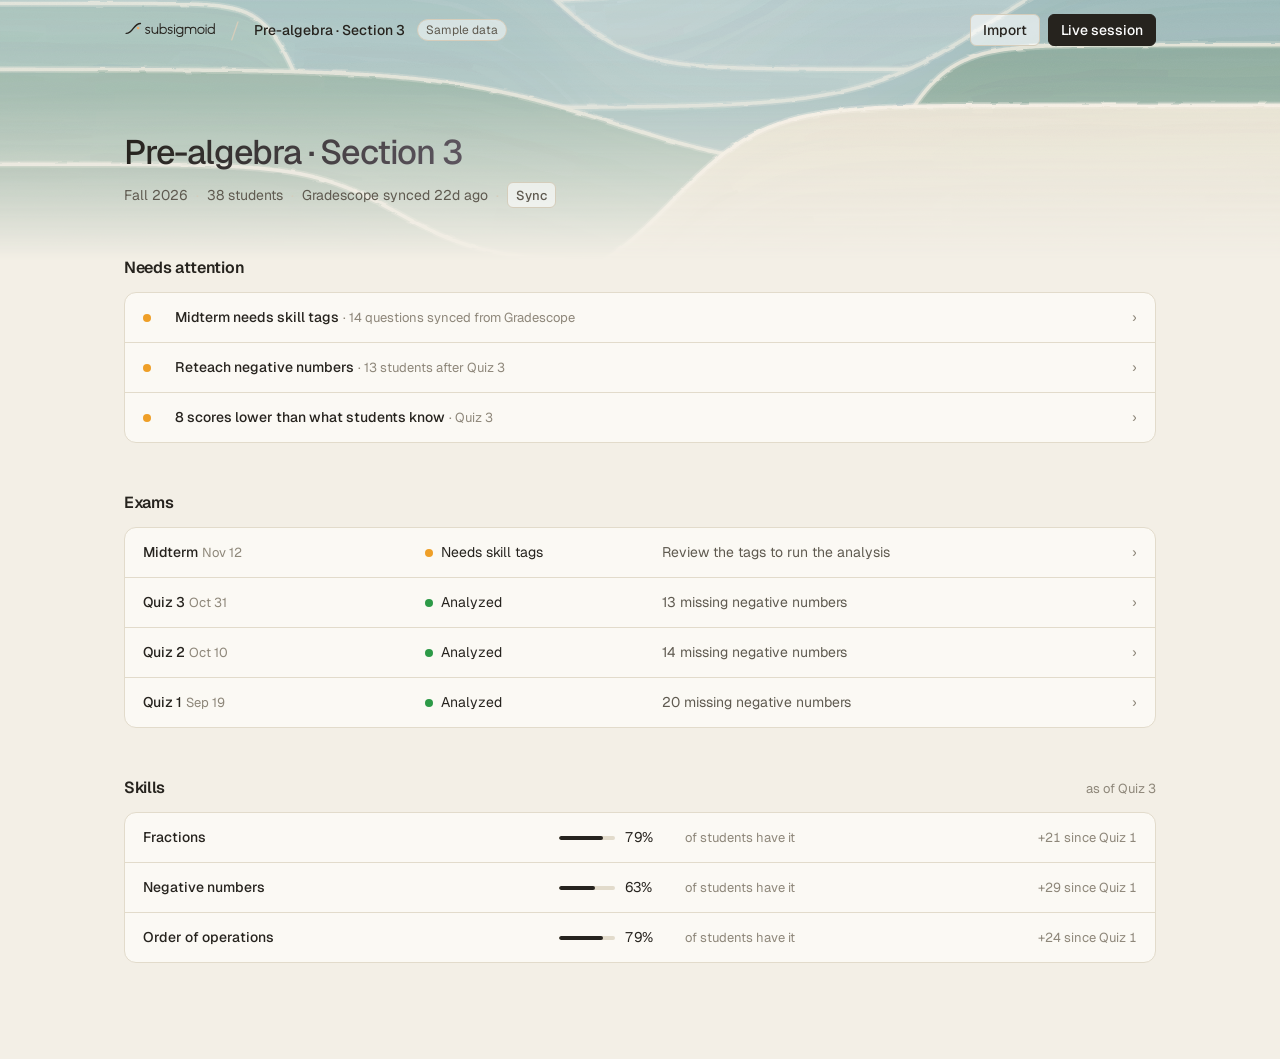
==== site/app.html @ 3cd532b3 "Add web front end: front page, teacher dashboard, quiz, method page Static site in site/ that reads " ====
<!doctype html>
<html lang="en">
<head>
<meta charset="utf-8">
<meta name="viewport" content="width=device-width, initial-scale=1">
<title>Dashboard · Subsigmoid</title>
<meta name="description" content="Skill reports from Gradescope exams: which skills each student is missing, and which wrong answers were slips.">
<!-- Backend: uncomment and set to the Databricks App URL. Until then the dashboard uses data/ samples. -->
<!-- <meta name="subsigmoid-api" content="https://YOUR-APP.databricksapps.com"> -->
<link rel="icon" href="favicon.svg" type="image/svg+xml">
<link rel="preconnect" href="https://fonts.googleapis.com">
<link rel="preconnect" href="https://fonts.gstatic.com" crossorigin>
<link href="https://fonts.googleapis.com/css2?family=Geist:wght@400;500;600&family=Geist+Mono:wght@400;500&display=swap" rel="stylesheet">
<script>/* ?embed=1: shown inside the front page as a live preview */ if (new URLSearchParams(location.search).has('embed')) document.documentElement.classList.add('embed');</script>
<style>
.embed body { overflow: hidden; }
.embed .scene { display: none; }
.embed .page { padding-top: 32px; }
:root {
  /* warm palette sampled from the front-page painting */
  --bg: #F3EFE6; --bg-2: #EEE8DB; --panel: #FBF9F4; --line: #E2DBCB; --line-2: #D5CDBB;
  --text: #26231E; --text-2: #5F5A50; --text-3: #8E877A;
  --amber: #EF9F27; --amber-text: #A35F00; --green: #2C9A47;
  --sans: "Geist", ui-sans-serif, system-ui, sans-serif; --mono: "Geist Mono", ui-monospace, Menlo, monospace;
}
* { box-sizing: border-box; }
html { -webkit-text-size-adjust: 100%; }
body { margin: 0; background: var(--bg); color: var(--text); font-family: var(--sans); font-size: 14px; line-height: 1.5; -webkit-font-smoothing: antialiased; }
a { color: inherit; text-decoration: none; }
button { font: inherit; color: inherit; }
h1, h2 { margin: 0; }
[hidden] { display: none !important; }
:focus-visible { outline: 2px solid var(--text); outline-offset: 2px; border-radius: 4px; }
.num { font-variant-numeric: tabular-nums; }

/* header */
.scene { position: absolute; left: 0; right: 0; top: 0; height: 260px; overflow: hidden; pointer-events: none; z-index: 0;
  -webkit-mask-image: linear-gradient(to bottom, #000 0%, rgba(0,0,0,.85) 35%, transparent 100%); mask-image: linear-gradient(to bottom, #000 0%, rgba(0,0,0,.85) 35%, transparent 100%); }
.scene img { width: 100%; height: 100%; object-fit: cover; object-position: 50% 78%; display: block; opacity: .9; }
.top { position: relative; z-index: 2; }
.page { position: relative; z-index: 1; }
.top-in { max-width: 1080px; margin: 0 auto; padding: 0 24px; height: 60px; display: flex; align-items: center; gap: 12px; }
.logo { height: 18px; color: var(--text); flex: none; display: block; }
.logo svg { height: 100%; width: auto; display: block; }
.sl { color: var(--line-2); font-size: 22px; font-weight: 300; margin: 0 2px; }
.crumb { font-weight: 500; white-space: nowrap; overflow: hidden; text-overflow: ellipsis; min-width: 0; }
.crumb:hover { color: var(--text-2); }
.tag { font-size: 12px; color: var(--text-2); border: 1px solid var(--line-2); background: rgba(255,255,255,.5); border-radius: 999px; padding: 1px 8px; white-space: nowrap; }
.top-r { margin-left: auto; display: flex; gap: 8px; align-items: center; }
.btn { display: inline-flex; align-items: center; gap: 6px; height: 32px; padding: 0 12px; border-radius: 6px; border: 1px solid var(--line-2); background: rgba(255,255,255,.6); font-size: 14px; font-weight: 500; cursor: pointer; white-space: nowrap; }
.btn:hover { background: var(--bg-2); }
.btn.dark { background: var(--text); color: #fff; border-color: var(--text); }
.btn.dark:hover { background: #3a362f; }
.btn:disabled { opacity: .5; cursor: default; }

/* page */
.page { max-width: 1080px; margin: 0 auto; padding: 72px 24px 96px; }
.back { display: inline-block; font-size: 14px; color: var(--text-2); margin-bottom: 16px; }
.back:hover { color: var(--text); }
.head { display: flex; justify-content: space-between; align-items: flex-start; gap: 16px; flex-wrap: wrap; }
.head h1 { font-size: 34px; font-weight: 500; letter-spacing: -.035em; line-height: 1.2; background: linear-gradient(to right, #26231E, #6B6370); -webkit-background-clip: text; background-clip: text; color: transparent; -webkit-text-fill-color: transparent; padding-bottom: .05em; }
.meta { display: flex; gap: 8px; flex-wrap: wrap; align-items: center; margin-top: 8px; color: var(--text-2); }
.meta .d { color: var(--line-2); }
section { margin-top: 48px; }
.sh { display: flex; justify-content: space-between; align-items: baseline; gap: 12px; margin-bottom: 12px; }
.sh h2 { font-size: 16px; font-weight: 600; letter-spacing: -.02em; }
.sh .x { color: var(--text-3); font-size: 13px; }

/* status dot */
.st { display: inline-flex; align-items: center; gap: 8px; white-space: nowrap; }
.st::before { content: ""; width: 8px; height: 8px; border-radius: 50%; background: var(--line-2); }
.st.ok::before { background: var(--green); }
.st.warn::before { background: var(--amber); }

/* bordered list */
.list { border: 1px solid var(--line); border-radius: 12px; overflow: hidden; background: var(--panel); }
.row { display: grid; align-items: center; gap: 16px; padding: 14px 18px; border-top: 1px solid var(--line); }
.row:first-child { border-top: 0; }
a.row:hover, .row.click:hover { background: var(--bg-2); cursor: pointer; }
.row .t { font-weight: 500; }
.row .s { color: var(--text-2); }
.row .m { color: var(--text-3); font-size: 13px; }
.row .chev { color: var(--text-3); justify-self: end; }
.r-att { grid-template-columns: 16px 1fr auto; }
.r-exam { grid-template-columns: minmax(0, 1.2fr) minmax(0, 1fr) minmax(0, 2fr) 16px; }
.r-skill { grid-template-columns: minmax(0, 1.4fr) 110px minmax(0, 1fr) 150px; }
.r-grp { grid-template-columns: minmax(0, 1fr) 100px minmax(0, 3fr); align-items: start; }

/* stats strip */
.strip { display: grid; grid-template-columns: repeat(4, minmax(0, 1fr)); border: 1px solid var(--line); border-radius: 12px; margin-top: 32px; background: var(--panel); }
.strip div { padding: 16px 18px; border-left: 1px solid var(--line); }
.strip div:first-child { border-left: 0; }
.strip span { display: block; color: var(--text-2); font-size: 13px; }
.strip b { display: block; font-size: 24px; font-weight: 600; letter-spacing: -.03em; margin-top: 2px; font-variant-numeric: tabular-nums; }

/* tiny bar */
.tb { display: inline-flex; align-items: center; gap: 10px; font-variant-numeric: tabular-nums; }
.tb i { width: 56px; height: 4px; border-radius: 999px; background: var(--line); position: relative; overflow: hidden; }
.tb i::after { content: ""; position: absolute; inset: 0 auto 0 0; width: var(--w); background: var(--text); border-radius: 999px; }
.lo { color: var(--amber-text); }
.tb.lo i::after { background: var(--amber); }

/* tables */
.tbl { width: 100%; border-collapse: collapse; }
.tbl th { text-align: left; font-weight: 500; font-size: 13px; color: var(--text-2); padding: 10px 18px; background: #F5F1E7; border-bottom: 1px solid var(--line); white-space: nowrap; }
.tbl td { padding: 12px 18px; border-top: 1px solid var(--line); }
.tbl tbody tr:first-child td { border-top: 0; }
.tbl .r { text-align: right; }
.tbl tr.go { cursor: pointer; }
.tbl tr.go:hover td { background: var(--bg-2); }
.tbl tr.open td { background: var(--bg-2); }
.tbl td.w { font-weight: 500; }
.tbl td.q { color: var(--text-3); font-family: var(--mono); font-size: 13px; width: 48px; }
.tscroll { overflow-x: auto; }
tr.det td { padding: 0 18px 14px; background: var(--bg-2); border-top: 0; }
.alist { display: grid; grid-template-columns: repeat(auto-fill, minmax(220px, 1fr)); gap: 0 24px; }
.alist div { display: flex; justify-content: space-between; gap: 12px; padding: 6px 0; border-top: 1px solid var(--line); font-size: 13px; }
.alist div span:first-child { color: var(--text-2); }

.search { height: 32px; width: 220px; border: 1px solid var(--line-2); border-radius: 6px; padding: 0 10px; font: inherit; font-size: 14px; background: var(--panel); color: var(--text); }
.search:focus { outline: none; border-color: var(--text-3); }
.seg { display: inline-flex; border: 1px solid var(--line); border-radius: 8px; padding: 2px; gap: 2px; }
.seg a { padding: 4px 10px; border-radius: 6px; font-size: 13px; color: var(--text-2); }
.seg a[aria-current] { background: var(--bg-2); color: var(--text); box-shadow: inset 0 0 0 1px var(--line); }
.note { color: var(--text-2); margin: 0; }
.callout { border: 1px solid var(--line); border-radius: 12px; padding: 14px 18px; color: var(--text-2); display: flex; gap: 10px; align-items: flex-start; background: var(--panel); }
.callout::before { content: ""; width: 8px; height: 8px; border-radius: 50%; background: var(--amber); margin-top: 6px; flex: none; }
.cb { width: 16px; height: 16px; border-radius: 4px; border: 1px solid var(--line-2); background: var(--bg); padding: 0; cursor: pointer; display: inline-grid; place-items: center; }
.cb.on { background: var(--text); border-color: var(--text); }
.cb.on::after { content: ""; width: 7px; height: 4px; border: 1.6px solid #fff; border-top: 0; border-right: 0; transform: rotate(-45deg) translate(1px, -1px); }
.tbl th.c, .tbl td.c { text-align: center; }
.actions { display: flex; gap: 8px; align-items: center; margin-top: 16px; flex-wrap: wrap; }
.join { display: flex; justify-content: space-between; align-items: center; gap: 16px; border: 1px solid var(--line); border-radius: 12px; padding: 16px 18px; margin-top: 32px; flex-wrap: wrap; background: var(--panel); }
.join code { font-family: var(--mono); font-size: 14px; }
.drop { display: flex; flex-direction: column; align-items: center; gap: 4px; padding: 64px 24px; border: 1px dashed var(--line-2); border-radius: 12px; cursor: pointer; text-align: center; margin-top: 32px; }
.drop:hover, .drop.over { background: var(--bg-2); border-color: var(--text-3); }
.drop b { font-weight: 500; }
.drop span { color: var(--text-2); }
.drop input { display: none; }
.empty { padding: 96px 0; text-align: center; color: var(--text-3); }

@media (max-width: 760px) {
  .top-in { padding: 0 16px; }
  .tag, .sl, .hide-sm { display: none; }
  .page { padding: 48px 16px 72px; }
  .scene { height: 200px; }
  .head h1 { font-size: 26px; }
  .strip { grid-template-columns: 1fr 1fr; }
  .strip div:nth-child(3) { border-left: 0; }
  .strip div:nth-child(n+3) { border-top: 1px solid var(--line); }
  .r-exam { grid-template-columns: 1fr 16px; }
  .r-exam > :nth-child(2), .r-exam > :nth-child(3) { grid-column: 1; }
  .r-exam .chev { grid-row: 1; grid-column: 2; }
  .r-skill { grid-template-columns: 1fr 90px; }
  .r-skill > :nth-child(3) { display: none; }
  .r-grp { grid-template-columns: 1fr 90px; }
  .r-grp > :nth-child(3) { grid-column: 1 / -1; }
  .search { width: 100%; }
}
</style>
</head>
<body>

<div class="scene" aria-hidden="true"><img src="assets/mountain-gouache.svg" alt=""></div>
<header class="top">
  <div class="top-in">
    <a class="logo" href="index.html" aria-label="Subsigmoid front page"><svg viewBox="0 20 596 116" aria-hidden="true"><path d="M14 100 C60 100 60 36 106 36" fill="none" stroke="currentColor" stroke-width="9" stroke-linecap="round"/><circle cx="91" cy="65" r="8" fill="#F9A962"/><path d="M166 65 C162 60.5 156 60 153 60 C144 60 140 64 140 70 C140 77 148 78.5 153 80 C159 81.5 166 83 166 90 C166 96 161 100 153 100 C148 100 143 99 140 95 M181 60 V82 a18 18 0 0 0 36 0 V60 M217 60 V100 M233 36 V100 M233 80 a20 20 0 1 0 40 0 a20 20 0 1 0 -40 0 M311 65 C307 60.5 301 60 298 60 C289 60 285 64 285 70 C285 77 293 78.5 298 80 C304 81.5 311 83 311 90 C311 96 306 100 298 100 C293 100 288 99 285 95 M326 60 V100 M339 80 a20 20 0 1 0 40 0 a20 20 0 1 0 -40 0 M379 60 V104 C379 115 371 120 360 120 C351 120 345 117 342 113 M395 60 V100 M395 77 a17 17 0 0 1 34 0 V100 M429 77 a17 17 0 0 1 34 0 V100 M476 80 a20 20 0 1 0 40 0 a20 20 0 1 0 -40 0 M529 60 V100 M542 80 a20 20 0 1 0 40 0 a20 20 0 1 0 -40 0 M582 36 V100" fill="none" stroke="currentColor" stroke-width="6.5" stroke-linecap="round" stroke-linejoin="round"/><circle cx="326" cy="46" r="4.03" fill="currentColor"/><circle cx="529" cy="46" r="4.03" fill="currentColor"/></svg></a>
    <span class="sl">/</span>
    <a class="crumb" href="#/" id="crumb">&nbsp;</a>
    <span class="tag" id="mode" hidden>Sample data</span>
    <div class="top-r">
      <a class="btn hide-sm" href="#/import">Import</a>
      <a class="btn dark" href="#/live">Live session</a>
    </div>
  </div>
</header>

<main class="page" id="view" aria-live="polite"><div class="empty">Loading…</div></main>

<script src="js/api.js"></script>
<script src="js/app.js"></script>
</body>
</html>
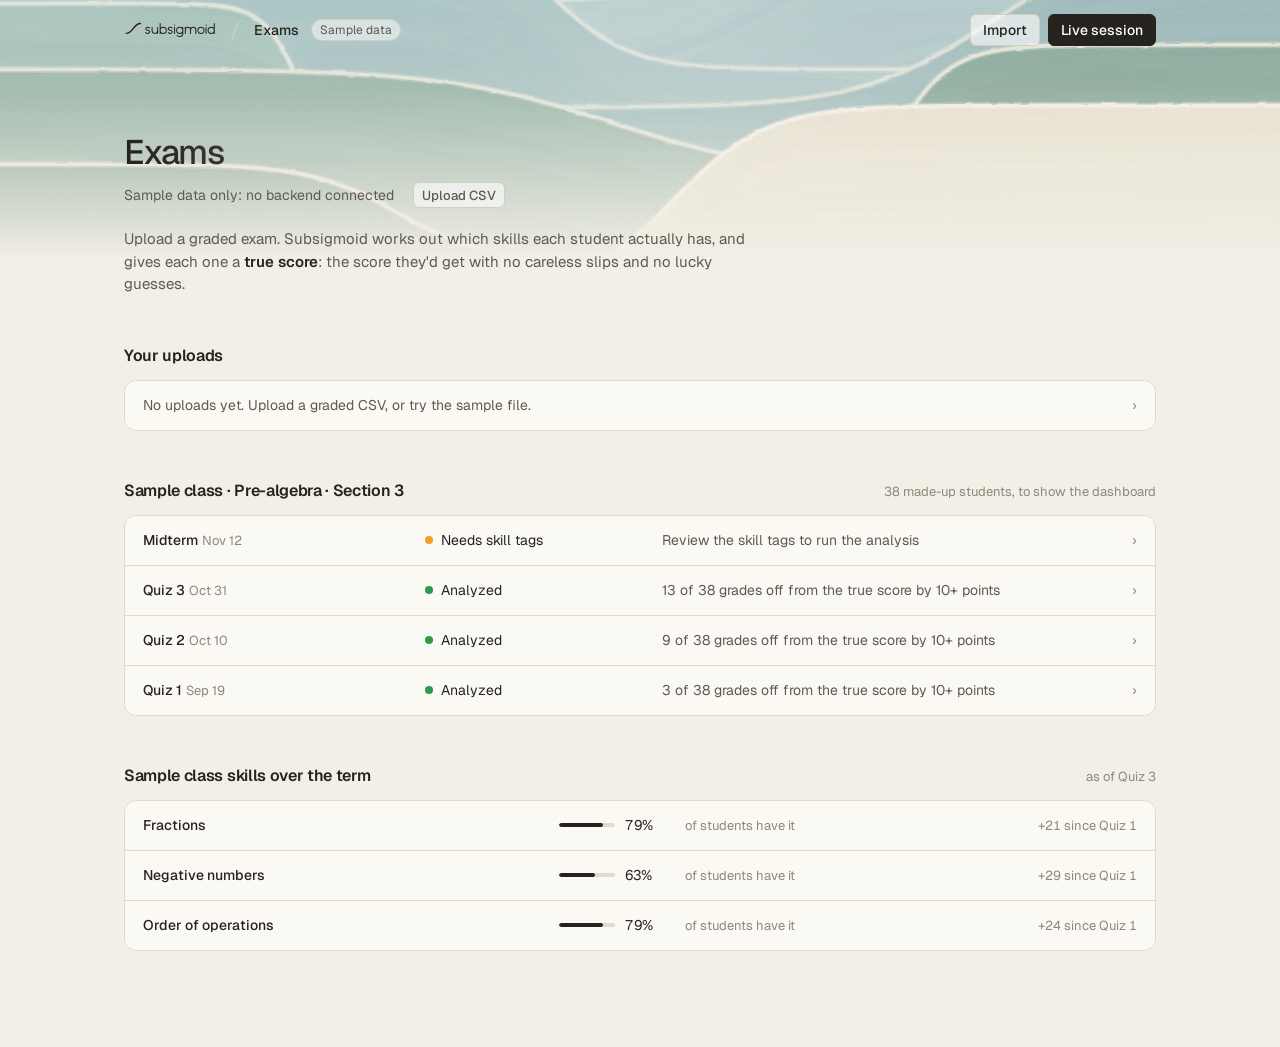
==== commit 11e071a5: "Dashboard: lead with grade vs. true score and explain IRT -> DINA -> true score Exam pages show each" ====
--- a/site/app.html
+++ b/site/app.html
@@ -5,7 +5,7 @@
 <meta name="viewport" content="width=device-width, initial-scale=1">
 <title>Dashboard · Subsigmoid</title>
 <meta name="description" content="Skill reports from Gradescope exams: which skills each student is missing, and which wrong answers were slips.">
-<!-- Backend: uncomment and set to the Databricks App URL. Until then the dashboard uses data/ samples. -->
+<!-- Run ../server.py for the secure Databricks summary. Static-only hosting uses data/ samples. -->
 <!-- <meta name="subsigmoid-api" content="https://YOUR-APP.databricksapps.com"> -->
 <link rel="icon" href="favicon.svg" type="image/svg+xml">
 <link rel="preconnect" href="https://fonts.googleapis.com">
@@ -82,10 +82,32 @@
 .row .m { color: var(--text-3); font-size: 13px; }
 .row .chev { color: var(--text-3); justify-self: end; }
 .r-att { grid-template-columns: 16px 1fr auto; }
+.r-review { grid-template-columns: 64px minmax(0, 1fr) 56px; }
+.r-review .s { overflow-wrap: anywhere; }
+.r-review .num { text-align: right; }
 .r-exam { grid-template-columns: minmax(0, 1.2fr) minmax(0, 1fr) minmax(0, 2fr) 16px; }
 .r-skill { grid-template-columns: minmax(0, 1.4fr) 110px minmax(0, 1fr) 150px; }
 .r-grp { grid-template-columns: minmax(0, 1fr) 100px minmax(0, 3fr); align-items: start; }
 
+.r-step { grid-template-columns: 20px 170px minmax(0, 1fr); align-items: start; }
+.r-step .n { color: var(--text-3); font-family: var(--mono); font-size: 13px; padding-top: 1px; }
+.r-step .s b { color: var(--text); font-weight: 600; }
+.lede { color: var(--text-2); max-width: 640px; margin: 20px 0 0; font-size: 15px; }
+.lede b { color: var(--text); font-weight: 600; }
+.up { color: var(--green); }
+/* grade → true score */
+.db { position: relative; display: block; width: 140px; height: 14px; }
+.db::before { content: ""; position: absolute; left: 0; right: 0; top: 6.5px; height: 1px; background: var(--line); }
+.db i { position: absolute; top: 3px; width: 8px; height: 8px; margin-left: -4px; border-radius: 50%; }
+.db i.ln { top: 6px; height: 2px; margin: 0; border-radius: 0; width: 0; background: var(--green); opacity: .55; }
+.db i.ln.dn { background: var(--amber); }
+.db i.g { background: var(--panel); box-shadow: inset 0 0 0 1.5px var(--text-3); }
+.db i.t { background: var(--text); }
+.legend { display: flex; gap: 16px; align-items: center; flex-wrap: wrap; margin-bottom: 10px; font-size: 13px; color: var(--text-2); }
+.legend i { display: inline-block; width: 8px; height: 8px; border-radius: 50%; margin-right: 6px; vertical-align: 0; }
+.legend i.g { box-shadow: inset 0 0 0 1.5px var(--text-3); }
+.legend i.t { background: var(--text); }
+.legend .m { color: var(--text-3); }
 /* stats strip */
 .strip { display: grid; grid-template-columns: repeat(4, minmax(0, 1fr)); border: 1px solid var(--line); border-radius: 12px; margin-top: 32px; background: var(--panel); }
 .strip div { padding: 16px 18px; border-left: 1px solid var(--line); }
@@ -156,6 +178,8 @@
   .r-grp { grid-template-columns: 1fr 90px; }
   .r-grp > :nth-child(3) { grid-column: 1 / -1; }
   .search { width: 100%; }
+  .r-step { grid-template-columns: 20px 1fr; }
+  .r-step .s { grid-column: 2; }
 }
 </style>
 </head>
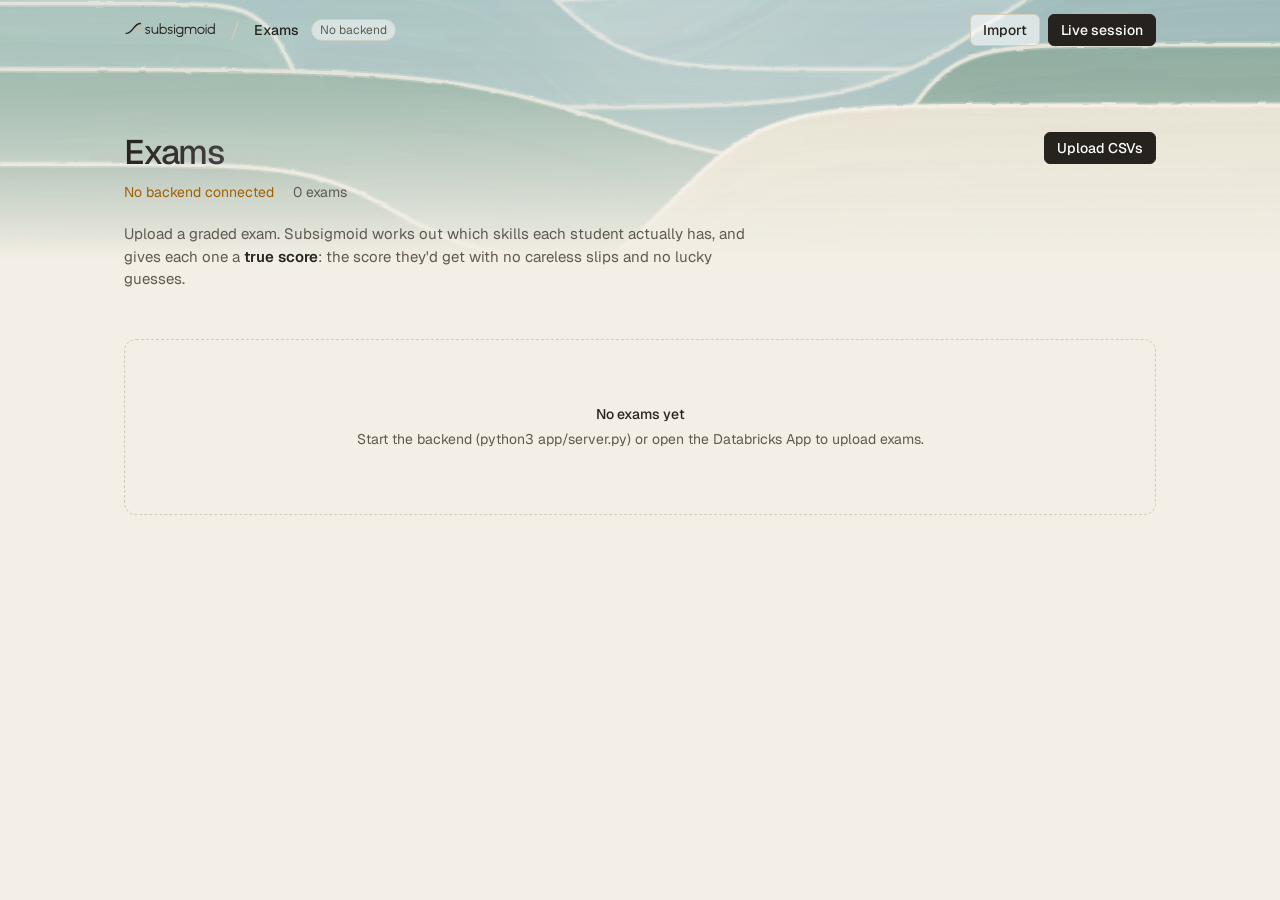
==== commit 1aaf1289: "Main shows only real uploads; upload several CSVs or a folder as one exam The made-up sample class m" ====
--- a/site/app.html
+++ b/site/app.html
@@ -5,7 +5,7 @@
 <meta name="viewport" content="width=device-width, initial-scale=1">
 <title>Dashboard · Subsigmoid</title>
 <meta name="description" content="Skill reports from Gradescope exams: which skills each student is missing, and which wrong answers were slips.">
-<!-- Run ../server.py for the secure Databricks summary. Static-only hosting uses data/ samples. -->
+<!-- app/server.py serves this page and turns on the backend below. Static hosting shows an empty dashboard. -->
 <!-- <meta name="subsigmoid-api" content="https://YOUR-APP.databricksapps.com"> -->
 <link rel="icon" href="favicon.svg" type="image/svg+xml">
 <link rel="preconnect" href="https://fonts.googleapis.com">
@@ -20,7 +20,7 @@
   /* warm palette sampled from the front-page painting */
   --bg: #F3EFE6; --bg-2: #EEE8DB; --panel: #FBF9F4; --line: #E2DBCB; --line-2: #D5CDBB;
   --text: #26231E; --text-2: #5F5A50; --text-3: #8E877A;
-  --amber: #EF9F27; --amber-text: #A35F00; --green: #2C9A47;
+  --amber: #EF9F27; --amber-text: #A35F00; --green: #2C9A47; --red: #C23B2A;
   --sans: "Geist", ui-sans-serif, system-ui, sans-serif; --mono: "Geist Mono", ui-monospace, Menlo, monospace;
 }
 * { box-sizing: border-box; }
@@ -95,12 +95,13 @@
 .lede { color: var(--text-2); max-width: 640px; margin: 20px 0 0; font-size: 15px; }
 .lede b { color: var(--text); font-weight: 600; }
 .up { color: var(--green); }
+.down { color: var(--red); }
 /* grade → true score */
 .db { position: relative; display: block; width: 140px; height: 14px; }
 .db::before { content: ""; position: absolute; left: 0; right: 0; top: 6.5px; height: 1px; background: var(--line); }
 .db i { position: absolute; top: 3px; width: 8px; height: 8px; margin-left: -4px; border-radius: 50%; }
 .db i.ln { top: 6px; height: 2px; margin: 0; border-radius: 0; width: 0; background: var(--green); opacity: .55; }
-.db i.ln.dn { background: var(--amber); }
+.db i.ln.dn { background: var(--red); }
 .db i.g { background: var(--panel); box-shadow: inset 0 0 0 1.5px var(--text-3); }
 .db i.t { background: var(--text); }
 .legend { display: flex; gap: 16px; align-items: center; flex-wrap: wrap; margin-bottom: 10px; font-size: 13px; color: var(--text-2); }
@@ -191,7 +192,7 @@
     <a class="logo" href="index.html" aria-label="Subsigmoid front page"><svg viewBox="0 20 596 116" aria-hidden="true"><path d="M14 100 C60 100 60 36 106 36" fill="none" stroke="currentColor" stroke-width="9" stroke-linecap="round"/><circle cx="91" cy="65" r="8" fill="#F9A962"/><path d="M166 65 C162 60.5 156 60 153 60 C144 60 140 64 140 70 C140 77 148 78.5 153 80 C159 81.5 166 83 166 90 C166 96 161 100 153 100 C148 100 143 99 140 95 M181 60 V82 a18 18 0 0 0 36 0 V60 M217 60 V100 M233 36 V100 M233 80 a20 20 0 1 0 40 0 a20 20 0 1 0 -40 0 M311 65 C307 60.5 301 60 298 60 C289 60 285 64 285 70 C285 77 293 78.5 298 80 C304 81.5 311 83 311 90 C311 96 306 100 298 100 C293 100 288 99 285 95 M326 60 V100 M339 80 a20 20 0 1 0 40 0 a20 20 0 1 0 -40 0 M379 60 V104 C379 115 371 120 360 120 C351 120 345 117 342 113 M395 60 V100 M395 77 a17 17 0 0 1 34 0 V100 M429 77 a17 17 0 0 1 34 0 V100 M476 80 a20 20 0 1 0 40 0 a20 20 0 1 0 -40 0 M529 60 V100 M542 80 a20 20 0 1 0 40 0 a20 20 0 1 0 -40 0 M582 36 V100" fill="none" stroke="currentColor" stroke-width="6.5" stroke-linecap="round" stroke-linejoin="round"/><circle cx="326" cy="46" r="4.03" fill="currentColor"/><circle cx="529" cy="46" r="4.03" fill="currentColor"/></svg></a>
     <span class="sl">/</span>
     <a class="crumb" href="#/" id="crumb">&nbsp;</a>
-    <span class="tag" id="mode" hidden>Sample data</span>
+    <span class="tag" id="mode" hidden>No backend</span>
     <div class="top-r">
       <a class="btn hide-sm" href="#/import">Import</a>
       <a class="btn dark" href="#/live">Live session</a>
